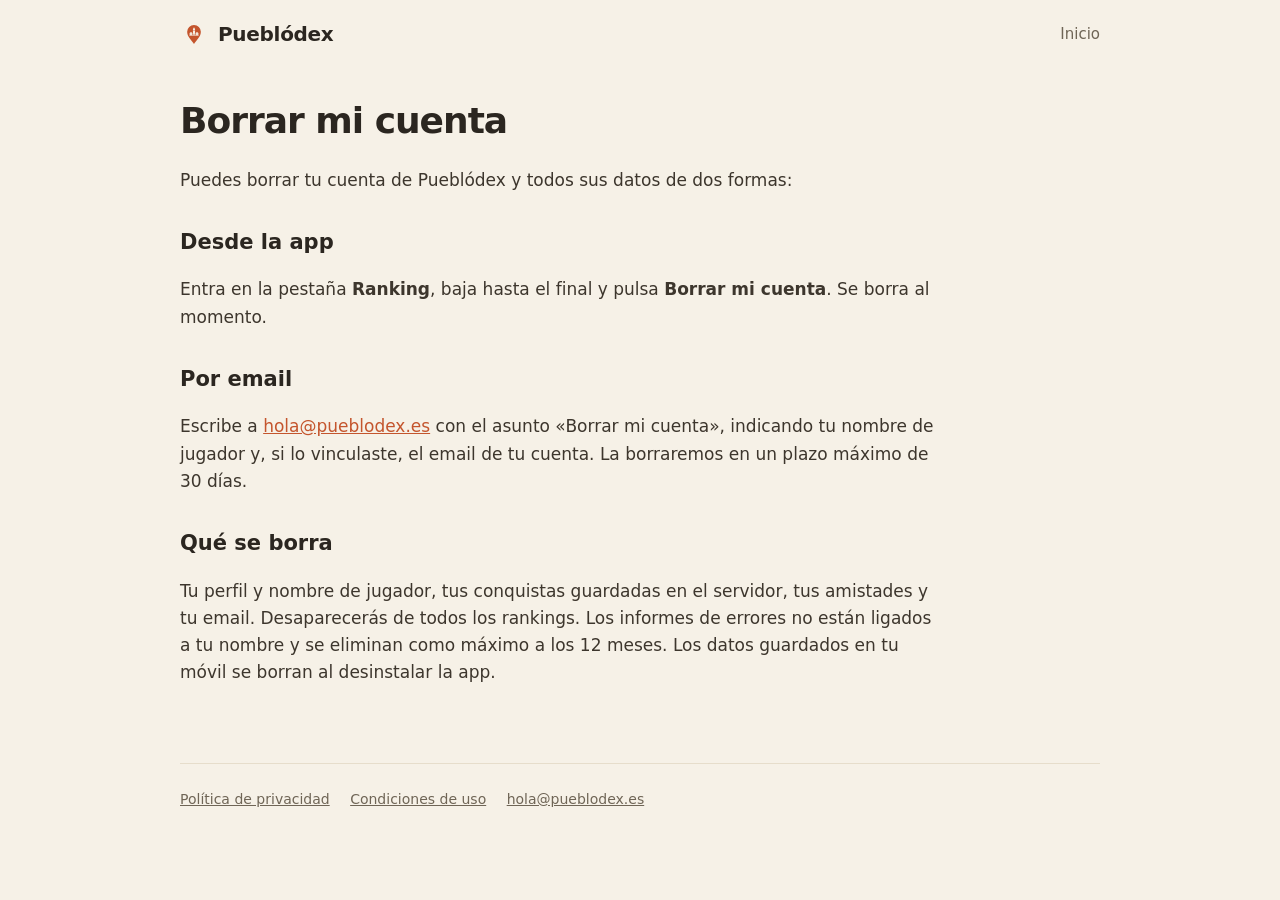
==== borrar-cuenta.html @ 1d8d27e9 "Web de Pueblódex: inicio, privacidad, condiciones y borrar cuenta Co-Authored-By: Claude Opus 5.5 <n" ====
<!doctype html>
<html lang="es">
<head>
  <meta charset="utf-8">
  <meta name="viewport" content="width=device-width, initial-scale=1">
  <title>Borrar mi cuenta · Pueblódex</title>
  <link rel="icon" href="favicon.png">
  <link rel="stylesheet" href="estilos.css">
</head>
<body>
  <div class="envoltura">
    <header class="barra">
      <a class="marca" href="/"><img src="pin.svg" alt="">Pueblódex</a>
      <nav><a href="/">Inicio</a></nav>
    </header>
    <main class="legal">
      <h1>Borrar mi cuenta</h1>
      <p>Puedes borrar tu cuenta de Pueblódex y todos sus datos de dos formas:</p>
      <h2>Desde la app</h2>
      <p>Entra en la pestaña <strong>Ranking</strong>, baja hasta el final y pulsa <strong>Borrar mi cuenta</strong>. Se borra al momento.</p>
      <h2>Por email</h2>
      <p>Escribe a <a href="mailto:hola@pueblodex.es?subject=Borrar%20mi%20cuenta">hola@pueblodex.es</a> con el asunto «Borrar mi cuenta», indicando tu nombre de jugador y, si lo vinculaste, el email de tu cuenta. La borraremos en un plazo máximo de 30 días.</p>
      <h2>Qué se borra</h2>
      <p>Tu perfil y nombre de jugador, tus conquistas guardadas en el servidor, tus amistades y tu email. Desaparecerás de todos los rankings. Los informes de errores no están ligados a tu nombre y se eliminan como máximo a los 12 meses. Los datos guardados en tu móvil se borran al desinstalar la app.</p>
    </main>
    <footer>
      <a href="privacidad.html">Política de privacidad</a>
      <a href="condiciones.html">Condiciones de uso</a>
      <a href="mailto:hola@pueblodex.es">hola@pueblodex.es</a>
    </footer>
  </div>
</body>
</html>
---- estilos.css ----
:root {
  --fondo: #f6f1e7;
  --tarjeta: #fffdf8;
  --tierra: #e6ddcb;
  --borde: #b5a88f;
  --terracota: #c4552d;
  --texto: #2b2620;
  --suave: #6f6556;
  --oro: #b8892b;
}
* { box-sizing: border-box; }
html { -webkit-text-size-adjust: 100%; }
body {
  margin: 0;
  background: var(--fondo);
  color: var(--texto);
  font: 17px/1.6 system-ui, -apple-system, "Segoe UI", Roboto, sans-serif;
}
a { color: var(--terracota); }
.envoltura { max-width: 960px; margin: 0 auto; padding: 0 20px; }
header.barra { display: flex; align-items: center; justify-content: space-between; padding: 18px 0; }
.marca { display: flex; align-items: center; gap: 10px; font-weight: 800; font-size: 20px; color: var(--texto); text-decoration: none; letter-spacing: -0.3px; }
.marca img { width: 28px; height: 28px; }
nav a { color: var(--suave); text-decoration: none; margin-left: 18px; font-size: 15px; }
nav a:hover { color: var(--terracota); }

.portada { display: grid; grid-template-columns: 1.1fr 0.9fr; gap: 40px; align-items: center; padding: 48px 0 64px; }
.portada h1 { font-size: clamp(36px, 6vw, 58px); line-height: 1.05; letter-spacing: -1.5px; margin: 0 0 18px; }
.portada h1 em { font-style: normal; color: var(--terracota); }
.portada p.entrada { font-size: 20px; color: var(--suave); margin: 0 0 28px; max-width: 30em; }
.boton { display: inline-block; background: var(--terracota); color: white; text-decoration: none; font-weight: 700; padding: 14px 24px; border-radius: 14px; }
.nota { font-size: 14px; color: var(--suave); margin-top: 12px; }
.cifra { background: var(--tarjeta); border-radius: 24px; padding: 32px; text-align: center; box-shadow: 0 1px 0 var(--tierra); }
.cifra img { width: 120px; }
.cifra .num { font-size: 64px; font-weight: 900; letter-spacing: -2px; line-height: 1; margin-top: 16px; }
.cifra .de { color: var(--suave); }

section { padding: 40px 0; }
section h2 { font-size: 30px; letter-spacing: -0.6px; margin: 0 0 22px; }
.rejilla { display: grid; grid-template-columns: repeat(3, 1fr); gap: 16px; }
.caja { background: var(--tarjeta); border-radius: 18px; padding: 22px; }
.caja h3 { margin: 0 0 6px; font-size: 18px; }
.caja p { margin: 0; color: var(--suave); font-size: 16px; }

.niveles { display: flex; flex-wrap: wrap; gap: 10px; }
.nivel { border-radius: 999px; padding: 8px 16px; color: white; font-weight: 700; font-size: 15px; }

.legal { max-width: 760px; padding-bottom: 60px; }
.legal h1 { font-size: 36px; letter-spacing: -1px; margin: 24px 0 4px; }
.legal h2 { font-size: 21px; margin: 32px 0 8px; }
.legal p, .legal li { color: #3d362d; }
.legal .fecha { color: var(--suave); margin-top: 0; }
.legal table { border-collapse: collapse; width: 100%; font-size: 15px; }
.legal th, .legal td { text-align: left; padding: 8px 10px; border-bottom: 1px solid var(--tierra); vertical-align: top; }

footer { border-top: 1px solid var(--tierra); padding: 24px 0 40px; color: var(--suave); font-size: 14px; }
footer a { color: var(--suave); margin-right: 16px; }

@media (max-width: 760px) {
  .portada { grid-template-columns: 1fr; padding-top: 24px; }
  .rejilla { grid-template-columns: 1fr; }
  nav a { margin-left: 12px; }
}
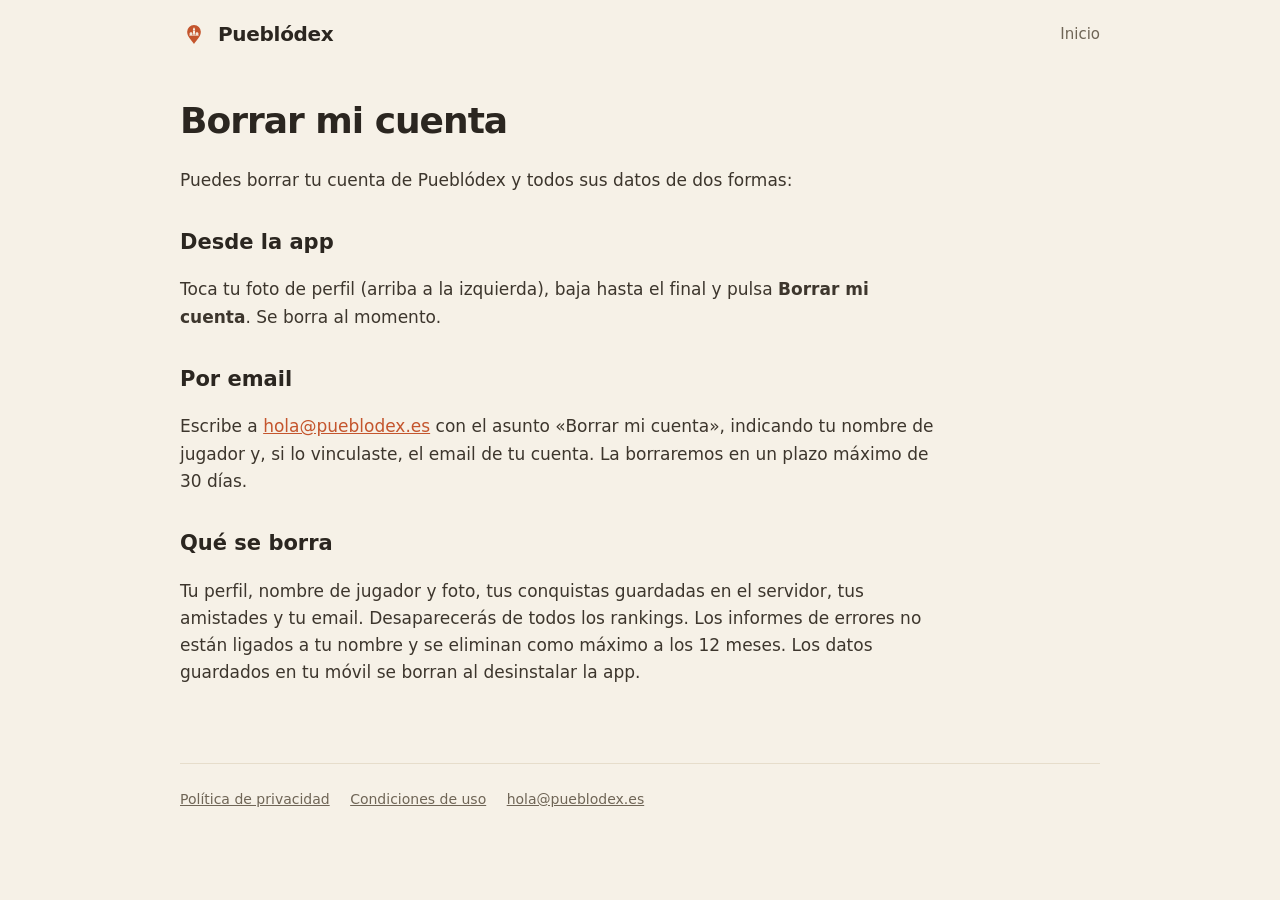
==== commit 2a3e731d: "Foto de perfil en privacidad, condiciones y borrar cuenta Co-Authored-By: Claude Opus 5.5 <noreply@a" ====
--- a/borrar-cuenta.html
+++ b/borrar-cuenta.html
@@ -17,11 +17,11 @@
       <h1>Borrar mi cuenta</h1>
       <p>Puedes borrar tu cuenta de Pueblódex y todos sus datos de dos formas:</p>
       <h2>Desde la app</h2>
-      <p>Entra en la pestaña <strong>Ranking</strong>, baja hasta el final y pulsa <strong>Borrar mi cuenta</strong>. Se borra al momento.</p>
+      <p>Toca tu foto de perfil (arriba a la izquierda), baja hasta el final y pulsa <strong>Borrar mi cuenta</strong>. Se borra al momento.</p>
       <h2>Por email</h2>
       <p>Escribe a <a href="mailto:hola@pueblodex.es?subject=Borrar%20mi%20cuenta">hola@pueblodex.es</a> con el asunto «Borrar mi cuenta», indicando tu nombre de jugador y, si lo vinculaste, el email de tu cuenta. La borraremos en un plazo máximo de 30 días.</p>
       <h2>Qué se borra</h2>
-      <p>Tu perfil y nombre de jugador, tus conquistas guardadas en el servidor, tus amistades y tu email. Desaparecerás de todos los rankings. Los informes de errores no están ligados a tu nombre y se eliminan como máximo a los 12 meses. Los datos guardados en tu móvil se borran al desinstalar la app.</p>
+      <p>Tu perfil, nombre de jugador y foto, tus conquistas guardadas en el servidor, tus amistades y tu email. Desaparecerás de todos los rankings. Los informes de errores no están ligados a tu nombre y se eliminan como máximo a los 12 meses. Los datos guardados en tu móvil se borran al desinstalar la app.</p>
     </main>
     <footer>
       <a href="privacidad.html">Política de privacidad</a>
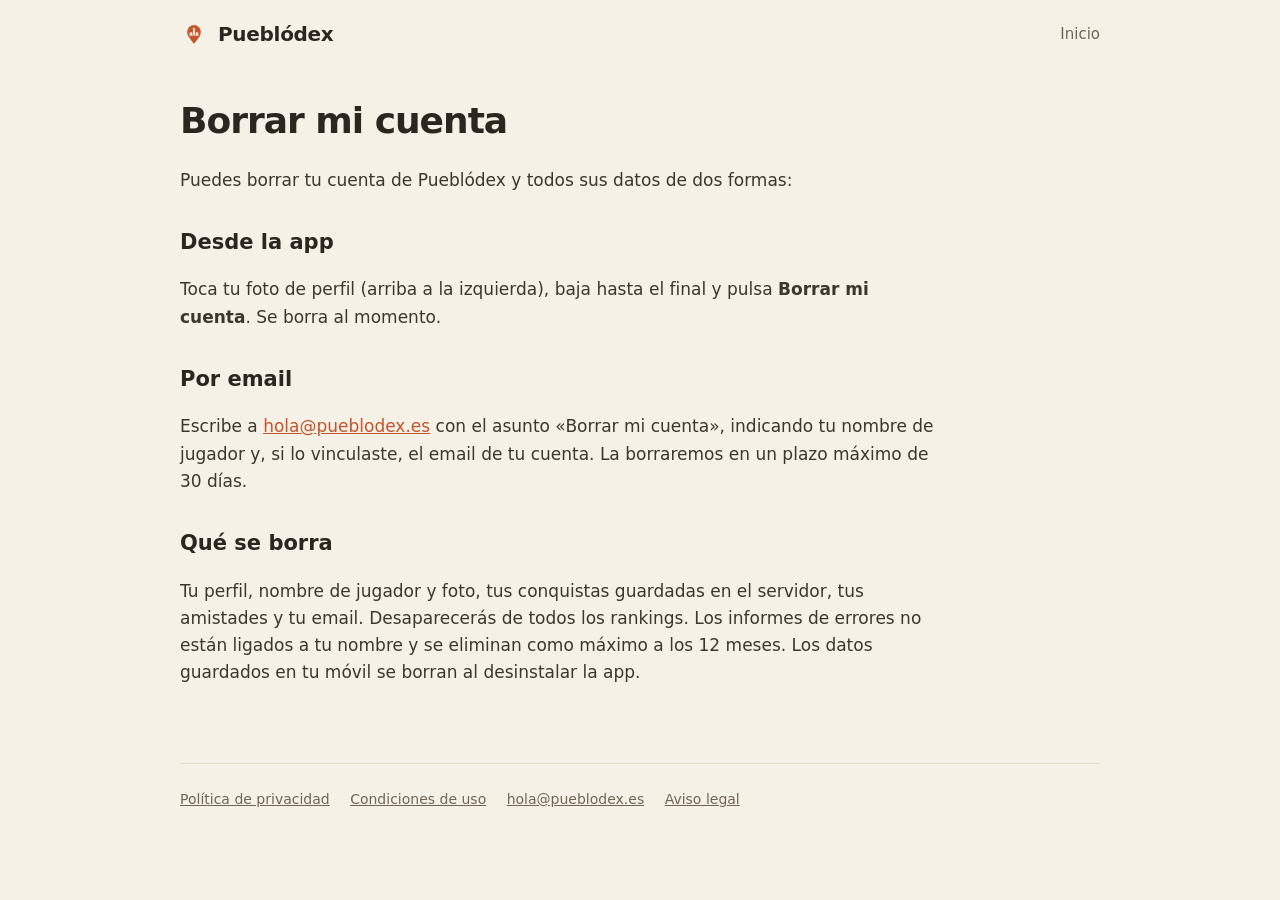
==== commit fbb44a04: "Aviso legal, proveedores en privacidad, moderación (DSA) y propiedad intelectual en condiciones Co-A" ====
--- a/borrar-cuenta.html
+++ b/borrar-cuenta.html
@@ -27,6 +27,7 @@
       <a href="privacidad.html">Política de privacidad</a>
       <a href="condiciones.html">Condiciones de uso</a>
       <a href="mailto:hola@pueblodex.es">hola@pueblodex.es</a>
+      <a href="aviso-legal.html">Aviso legal</a>
     </footer>
   </div>
 </body>
